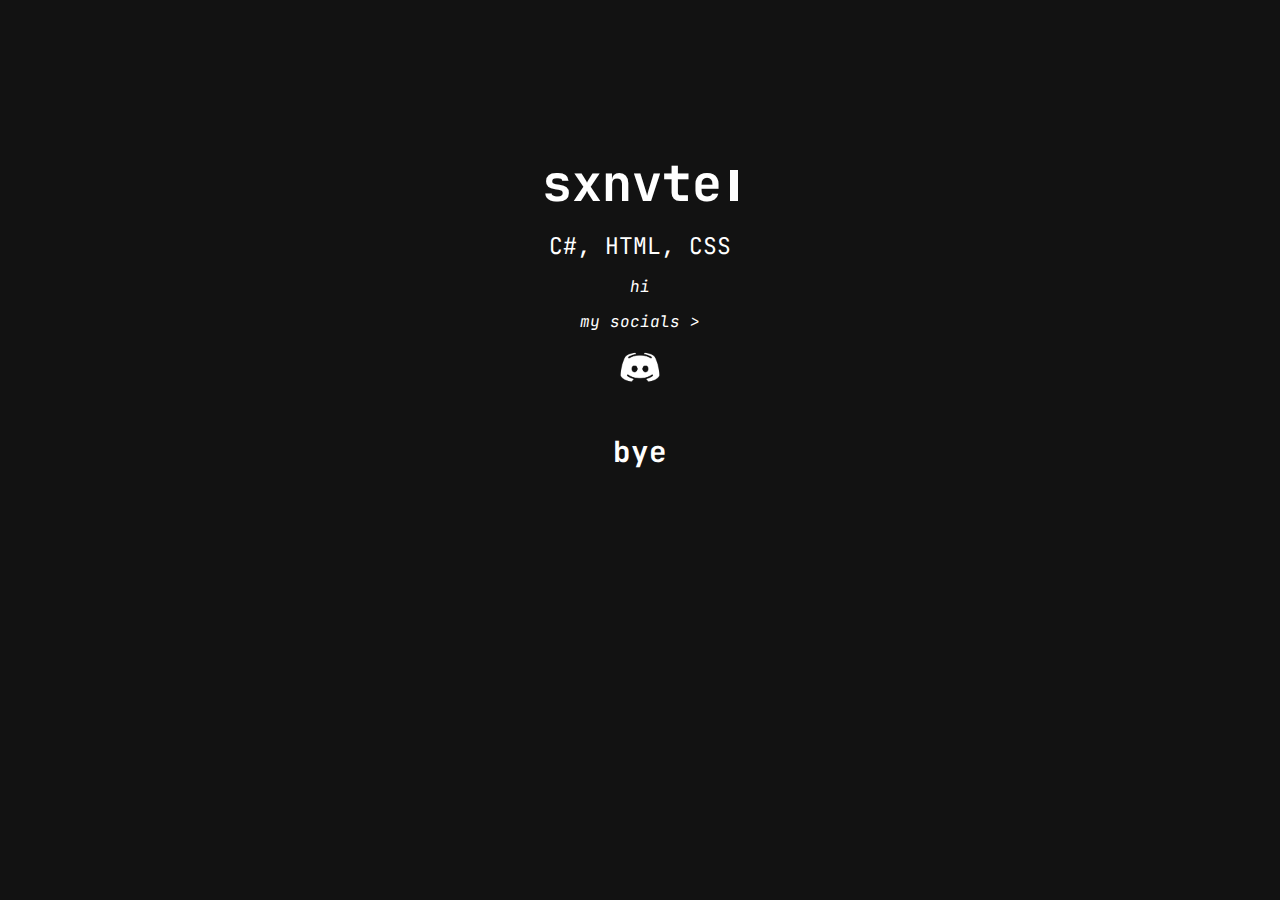
==== index.html @ 1ed94d21 "yalla" ====
<!DOCTYPE html>
<html lang="en">
<head>
    <meta charset="UTF-8">
    <meta http-equiv="X-UA-Compatible" content="IE=edge">
    <meta name="viewport" content="width=device-width, initial-scale=1.0">
    <title>rayydev</title>
    <link rel="stylesheet" href="index.css">
</head>
<body>
    <div class="aboutme">
        <h1>sxnvte</h1>
        <p style="font-size: 23px;">C#, HTML, CSS</p>
        <p style="font-size: 16px;margin-top: 15px;font-style:italic;">hi</p>
        <p style="font-size: 16px;margin-top: 14px;font-style:italic;">my socials > </p>
        <a href="javascript:alert('sxnvte#0277');"><img src="resources/dsc.png" alt="discord" style="padding-top:15px;width:42px;height:42px;"></a>
	<h3 style="margin-top: 35px;">bye</h3>
    </div>
</body>
</html>
---- index.css ----
@import url('https://fonts.googleapis.com/css2?family=JetBrains+Mono:ital@0;1&display=swap');

* {
    font-family: 'JetBrains Mono', monospace;
    background-color: #121212;
    margin: 0;
}

.aboutme {
    font-weight: 400;
    text-align: center;
    font-size: 25px;
    color: white;
    margin: auto;
    width: 50%;
    padding: 150px;
}

p {
    margin-top: 15px;
}

.aboutme h1::after {
  content: "";
  width: 8px;
  height: 31px;
  background: white;
  display: inline-block;
  margin-left: 8px;
}


@keyframes cursor-blink {
  0% {
    opacity: 0;
  }
}

.aboutme h1::after {
    
    animation: cursor-blink 1.5s steps(2) infinite;
}
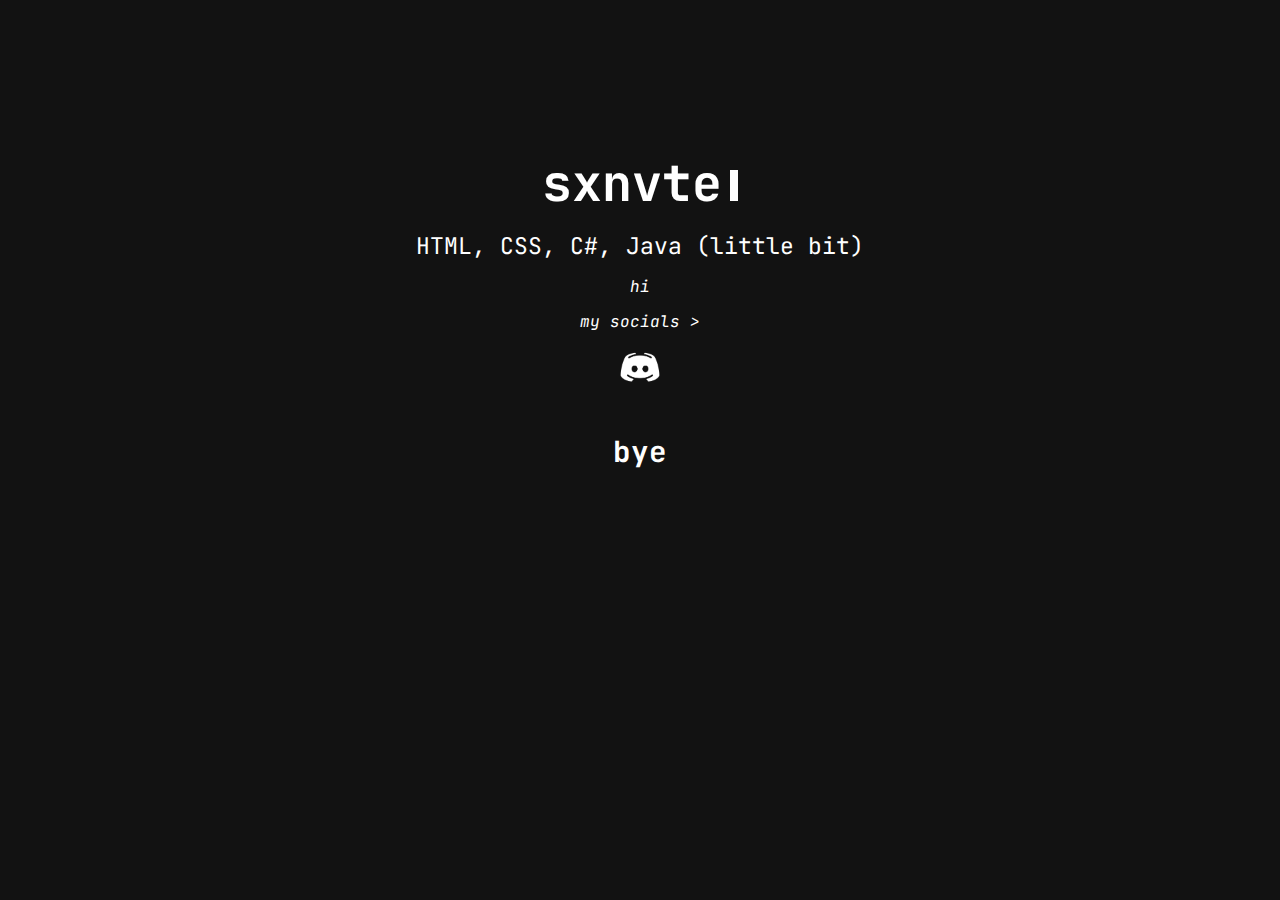
==== commit 5e3be448: "Update index.html" ====
--- a/index.html
+++ b/index.html
@@ -10,11 +10,12 @@
 <body>
     <div class="aboutme">
         <h1>sxnvte</h1>
-        <p style="font-size: 23px;">C#, HTML, CSS</p>
+        <p style="font-size: 23px;">HTML, CSS, C#, Java (little bit)</p>
         <p style="font-size: 16px;margin-top: 15px;font-style:italic;">hi</p>
         <p style="font-size: 16px;margin-top: 14px;font-style:italic;">my socials > </p>
         <a href="javascript:alert('sxnvte#0277');"><img src="resources/dsc.png" alt="discord" style="padding-top:15px;width:42px;height:42px;"></a>
 	<h3 style="margin-top: 35px;">bye</h3>
+    <!--yalla-->
     </div>
 </body>
 </html>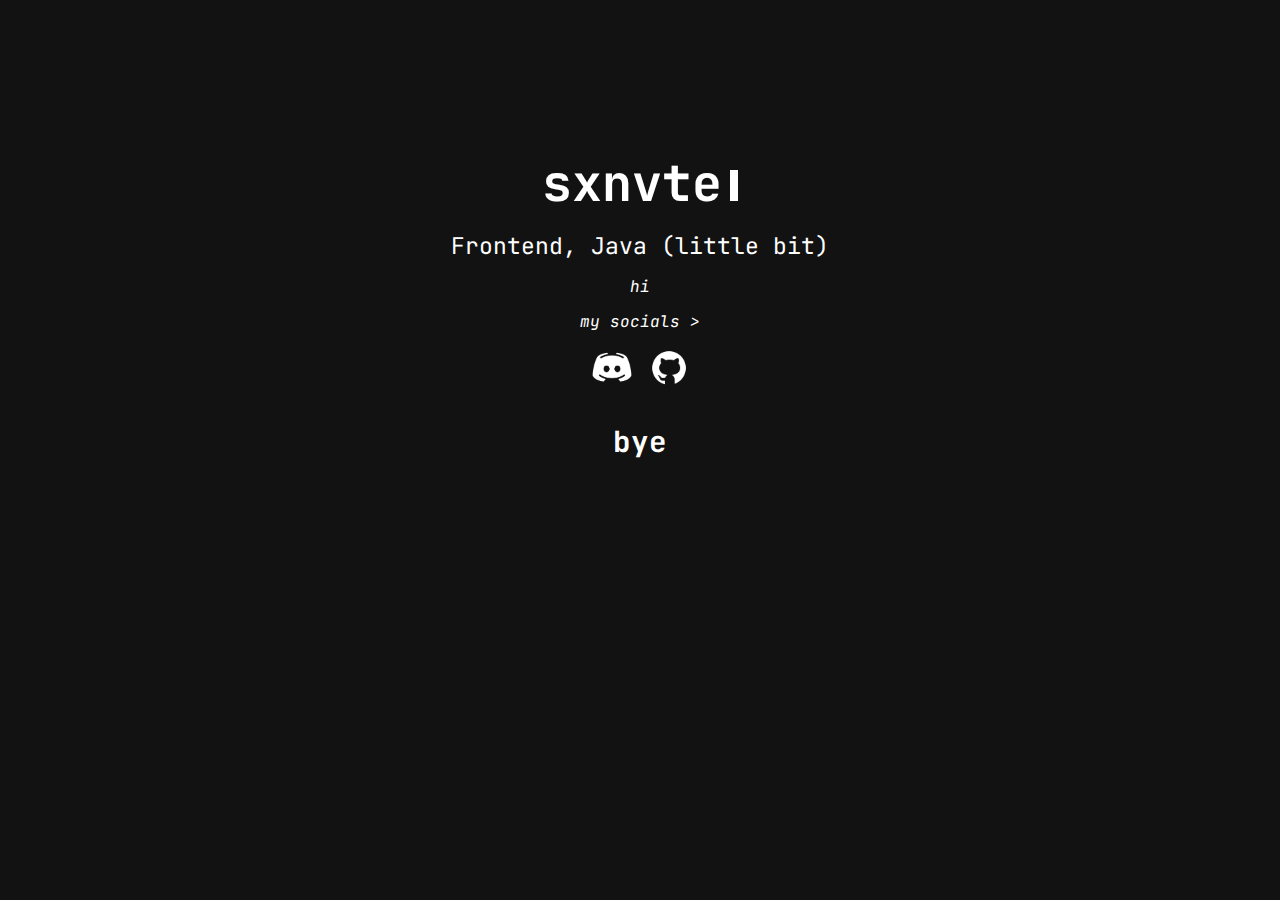
==== commit fc27f20b: "Update index.html" ====
--- a/index.html
+++ b/index.html
@@ -10,11 +10,12 @@
 <body>
     <div class="aboutme">
         <h1>sxnvte</h1>
-        <p style="font-size: 23px;">HTML, CSS, C#, Java (little bit)</p>
+        <p style="font-size: 23px;"> Frontend, Java (little bit)</p>
         <p style="font-size: 16px;margin-top: 15px;font-style:italic;">hi</p>
         <p style="font-size: 16px;margin-top: 14px;font-style:italic;">my socials > </p>
         <a href="javascript:alert('sxnvte#0277');"><img src="resources/dsc.png" alt="discord" style="padding-top:15px;width:42px;height:42px;"></a>
-	<h3 style="margin-top: 35px;">bye</h3>
+        <a href="https://github.com/sxnvte"><img src="resources/github.png" alt="github" style="padding-top:15px;width:42px;height:42px;"></a>
+	<h3 style="margin-top: 25px;">bye</h3>
     <!--yalla-->
     </div>
 </body>
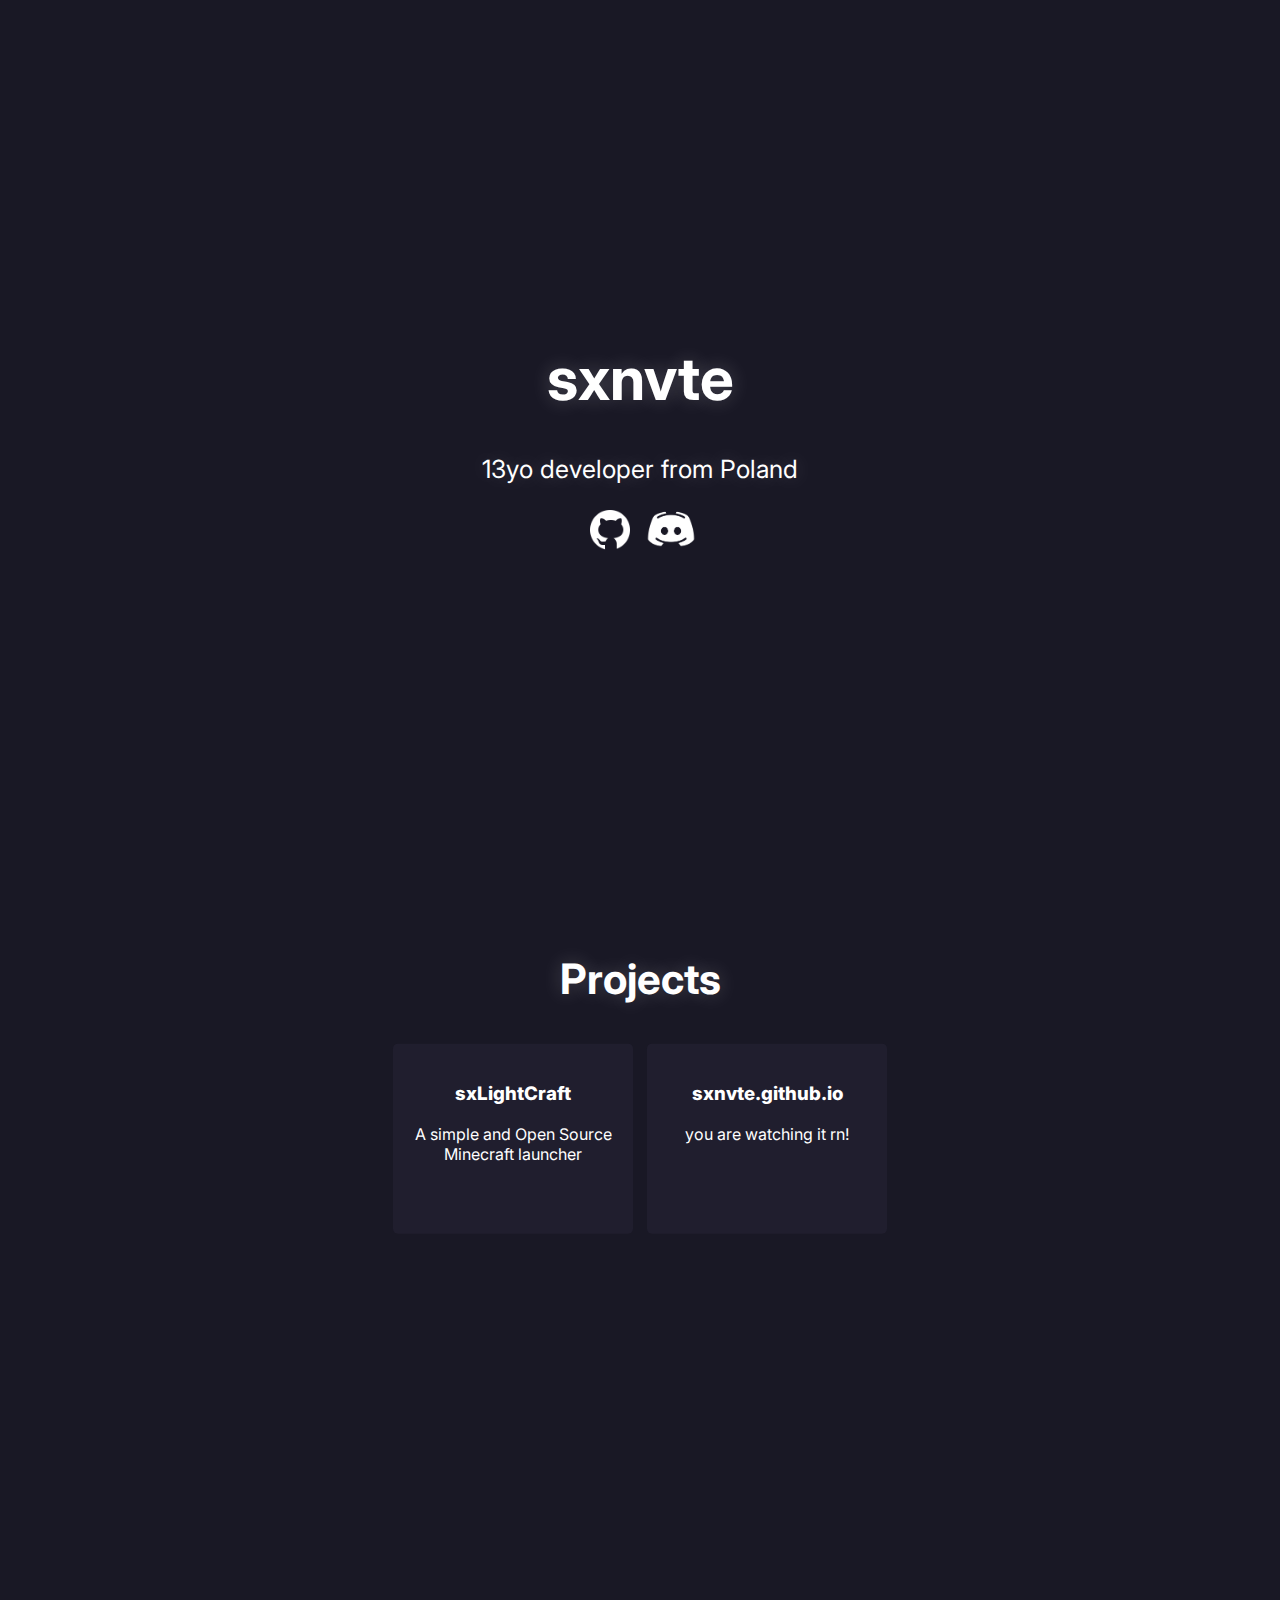
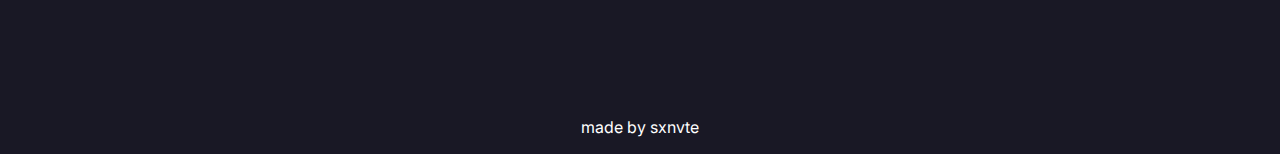
==== commit 9777054d: "update" ====
--- a/index.html
+++ b/index.html
@@ -4,19 +4,40 @@
     <meta charset="UTF-8">
     <meta http-equiv="X-UA-Compatible" content="IE=edge">
     <meta name="viewport" content="width=device-width, initial-scale=1.0">
-    <title>rayydev</title>
+    <title>sxnvte</title>
     <link rel="stylesheet" href="index.css">
+    <link rel="stylesheet" href="https://unpkg.com/aos@next/dist/aos.css" />
 </head>
 <body>
-    <div class="aboutme">
+    <div class="main">
         <h1>sxnvte</h1>
-        <p style="font-size: 23px;"> Frontend, Java (little bit)</p>
-        <p style="font-size: 16px;margin-top: 15px;font-style:italic;">hi</p>
-        <p style="font-size: 16px;margin-top: 14px;font-style:italic;">my socials > </p>
-        <a href="javascript:alert('sxnvte#0277');"><img src="resources/dsc.png" alt="discord" style="padding-top:15px;width:42px;height:42px;"></a>
-        <a href="https://github.com/sxnvte"><img src="resources/github.png" alt="github" style="padding-top:15px;width:42px;height:42px;"></a>
-	<h3 style="margin-top: 25px;">bye</h3>
-    <!--yalla-->
+        <h2 style="font-weight: 400; font-size: 25px;">13yo developer from Poland</h2>
+        <a href="https://github.com/sxnvte"><img src="resources/github.png" alt="Github" style="width:50px;height:50px; margin-right: 1.5px;"></a>
+        <a href="javascript:alert('sxnvte#0277')"><img src="resources/dsc.png" alt="Discord" style="width:50px;height:50px; margin-left: 1.5px;"></a>
     </div>
+    <div class="projects">
+        <h2 style="text-align: center"><a href=https://github.com/sxnvte?tab=repositories>Projects</a></h2>
+        <div class="proj">
+            <h3><a href="https://sxnvte.github.io/sxLightCraft-website/">sxLightCraft</a></h3>
+            <p>A simple and Open Source Minecraft launcher</p>
+        </div>
+        <div class="proj">
+            <h3>sxnvte.github.io</h3>
+            <p>you are watching it rn!</p>
+        </div>
+    </div>
+    <div class="blank"></div>
+    <footer>
+        <p>made by <a href="http://github.com/sxnvte">sxnvte</a></p>
+    </footer>
 </body>
+<script src="https://unpkg.com/aos@next/dist/aos.js"></script>
+<script>
+    AOS.init();
+</script>
+<script>
+    function goto(url) {
+        window.location.href = url;
+    }
+</script>
 </html>--- a/index.css
+++ b/index.css
@@ -1,43 +1,163 @@
-@import url('https://fonts.googleapis.com/css2?family=JetBrains+Mono:ital@0;1&display=swap');
+@import url('https://fonts.googleapis.com/css2?family=Inter:wght@300;400;700&display=swap');
 
-* {
-    font-family: 'JetBrains Mono', monospace;
-    background-color: #121212;
-    margin: 0;
+html {
+    scroll-behavior: smooth;
 }
 
-.aboutme {
-    font-weight: 400;
-    text-align: center;
-    font-size: 25px;
-    color: white;
-    margin: auto;
-    width: 50%;
-    padding: 150px;
+a {
+    color: #FFFFFF;
+    text-decoration: none;
 }
 
-p {
-    margin-top: 15px;
+body {
+    margin: 0;
+    background: #191825;
+    font-family: 'Inter', sans-serif;
+    color: #FFFFFF;
+    animation: fadeInAnimation ease 3s;
+    animation-iteration-count: 1;
+    animation-fill-mode: forwards;
 }
 
-.aboutme h1::after {
-  content: "";
-  width: 8px;
-  height: 31px;
-  background: white;
-  display: inline-block;
-  margin-left: 8px;
+@keyframes fadeInAnimation {
+    0% {
+        opacity: 0;
+    }
+    100% {
+        opacity: 1;
+    }
 }
 
-
-@keyframes cursor-blink {
-  0% {
-    opacity: 0;
-  }
+.main {
+    text-align: center;
+    position: absolute;
+    top: 48%;
+    left: 50%;
+    transform: translate(-50%, -50%);
+    font-size: 30px;
 }
 
-.aboutme h1::after {
-    
-    animation: cursor-blink 1.5s steps(2) infinite;
+.main h1:not(:hover),
+.main h1 {
+    transition: 1.0s;
+    color: #FFFFFF;
+    text-shadow: rgba(255, 255, 255, 0.212) 0px 0px 20px;
 }
 
+.main h1:hover {
+    color: #E384FF;
+    text-shadow: rgba(227, 132, 255, 0.212) 0px 0px 20px;
+    transform: scale(1.05);
+}
+
+.main h2:not(:hover),
+.main h2 {
+    transition: 1.0s;
+    color: #FFFFFF;
+    text-shadow: rgba(255, 255, 255, 0.212) 0px 0px 20px;
+}
+
+.main h2:hover {
+    transform: scale(1.05);
+}
+
+.main img:not(:hover),
+.main img {
+    transition: 1.0s;
+}
+
+.main img:hover {
+    transform: scale(1.07);
+    box-shadow: rgba(255, 255, 255, 0.02) 0px 0px 20px;
+    border-radius: 500px;
+    width: 50px;
+    height: 50px;
+}
+
+.projects {
+    position: absolute;
+    top: 120%;
+    left: 50%;
+    transform: translate(-50%, -50%);
+
+}
+
+.projects h2:not(:hover),
+.projects h2 {
+    transition: 1.0s;
+    color: #FFFFFF;
+    text-shadow: rgba(255, 255, 255, 0.212) 0px 0px 20px;
+    font-size: 42px;
+
+}
+
+.projects h2:hover {
+    transform: scale(1.05);
+}
+
+.proj:not(:hover),
+.proj {
+    padding: 20px;
+    border-radius: 10px;
+    background: #201e2e;
+    width: 200px;
+    transition: all 0.3s;
+    border-radius: 5px;
+    display: flex;
+    flex-direction: column;
+    justify-content: center;
+    align-items: center;
+    text-align: center;
+    display: inline-block;
+    margin: 5px;
+    max-height: 200px;
+    overflow-y: auto;
+    height: 150px;
+}
+
+.proj:hover {
+    transform: scale(1.05);
+    box-shadow: rgba(227, 132, 255, 0.02) 0px 0px 60px;
+}
+
+.proj h3 {
+    text-align: center;
+    font-weight: 800;
+}
+
+.proj p {
+    text-align: center;
+}
+
+::-webkit-scrollbar {
+    width: 20px;
+}
+
+::-webkit-scrollbar-track {
+    background-color: #191825;
+}
+
+::-webkit-scrollbar-thumb {
+    background-color: #865DFF;
+    border-radius: 15px;
+}
+
+.blank {
+    height: 1700px;
+}
+
+footer a:not(:hover),
+footer {
+    transition: 0.2s;
+    color: white;
+    width: 100%;
+    text-align: center;
+    padding: 1px 0;
+    color: white;
+}
+
+footer a:hover {
+    transition: 0.7s;
+    color: #E384FF;
+    text-shadow: rgba(234, 40, 255, 0.44) 0px 0px 20px;
+}
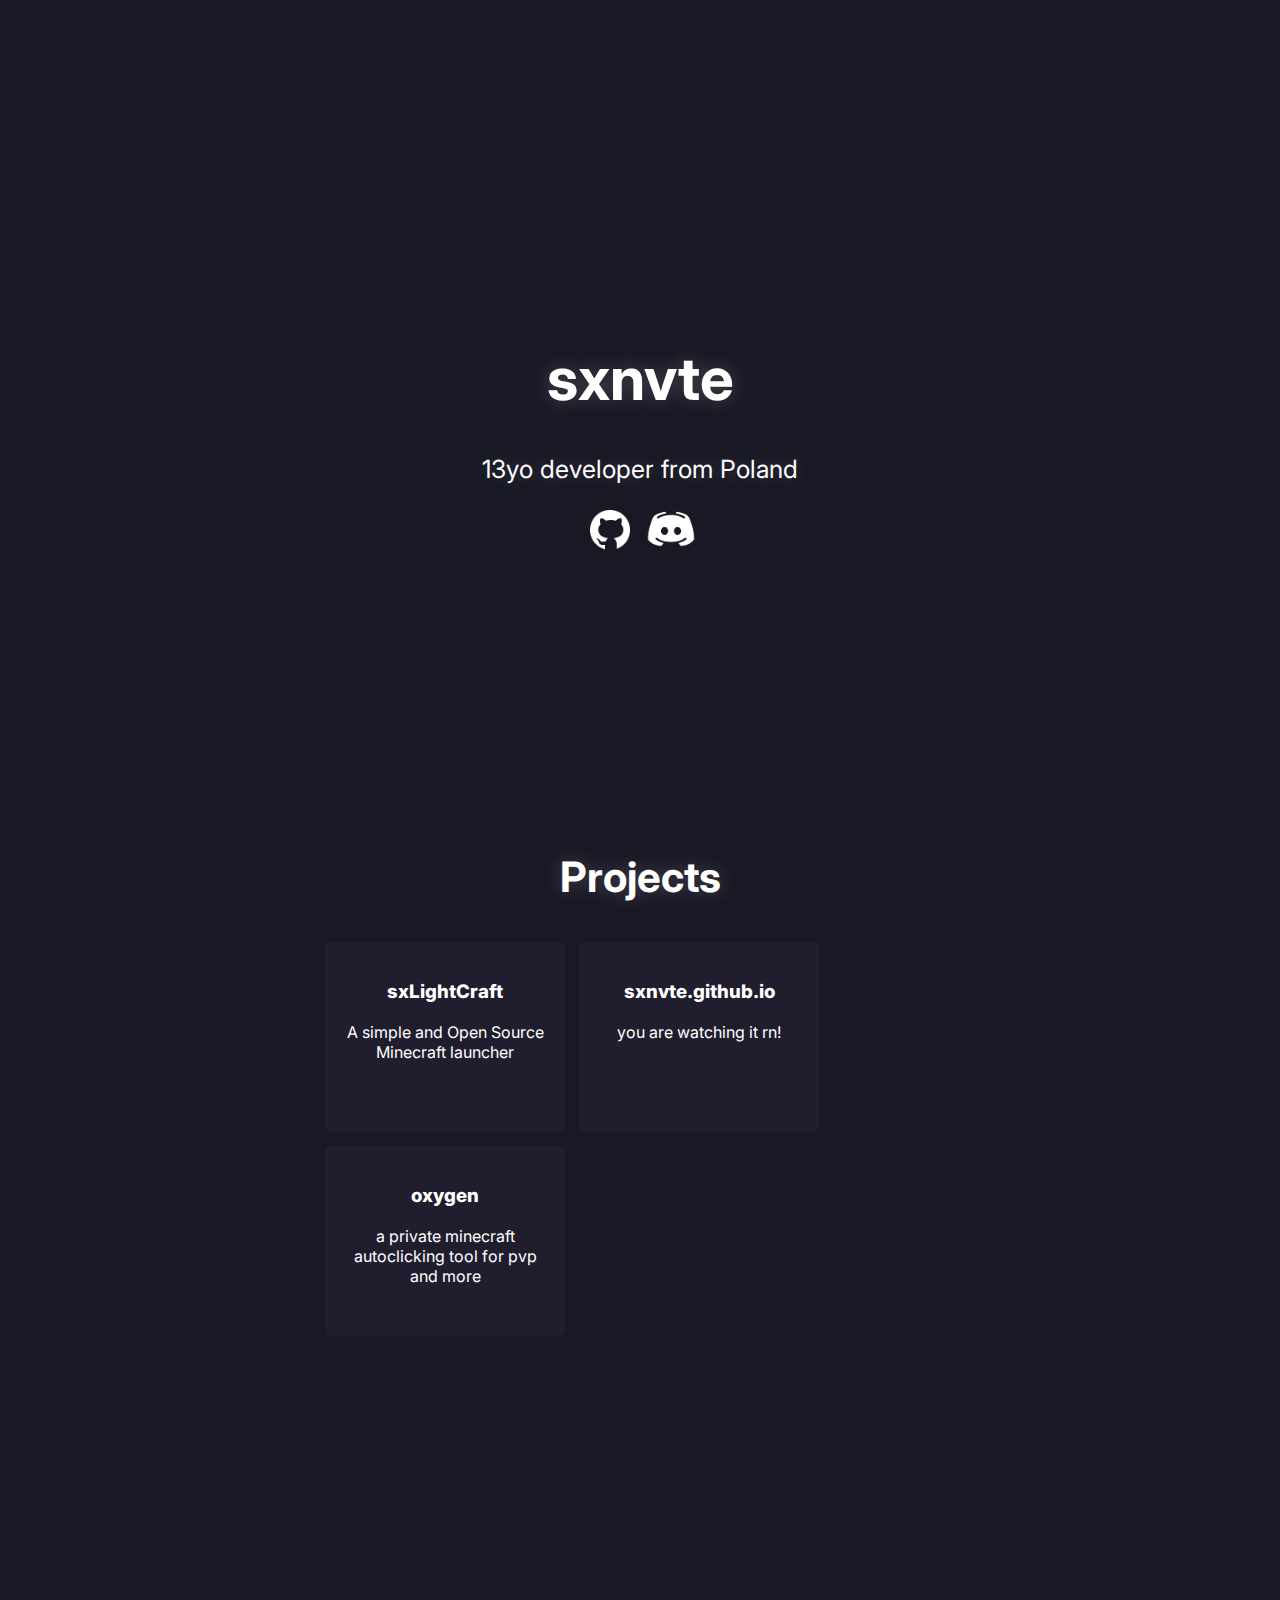
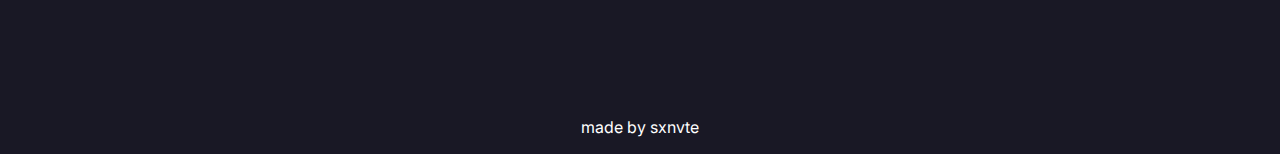
==== commit 7ad7b93c: "updated" ====
--- a/index.html
+++ b/index.html
@@ -25,6 +25,10 @@
             <h3>sxnvte.github.io</h3>
             <p>you are watching it rn!</p>
         </div>
+        <div class="proj">
+            <h3><a href="https://sxnvte.github.io/oxygen/">oxygen</a></h3>
+            <p>a private minecraft autoclicking tool for pvp and more</p>
+        </div>
     </div>
     <div class="blank"></div>
     <footer>
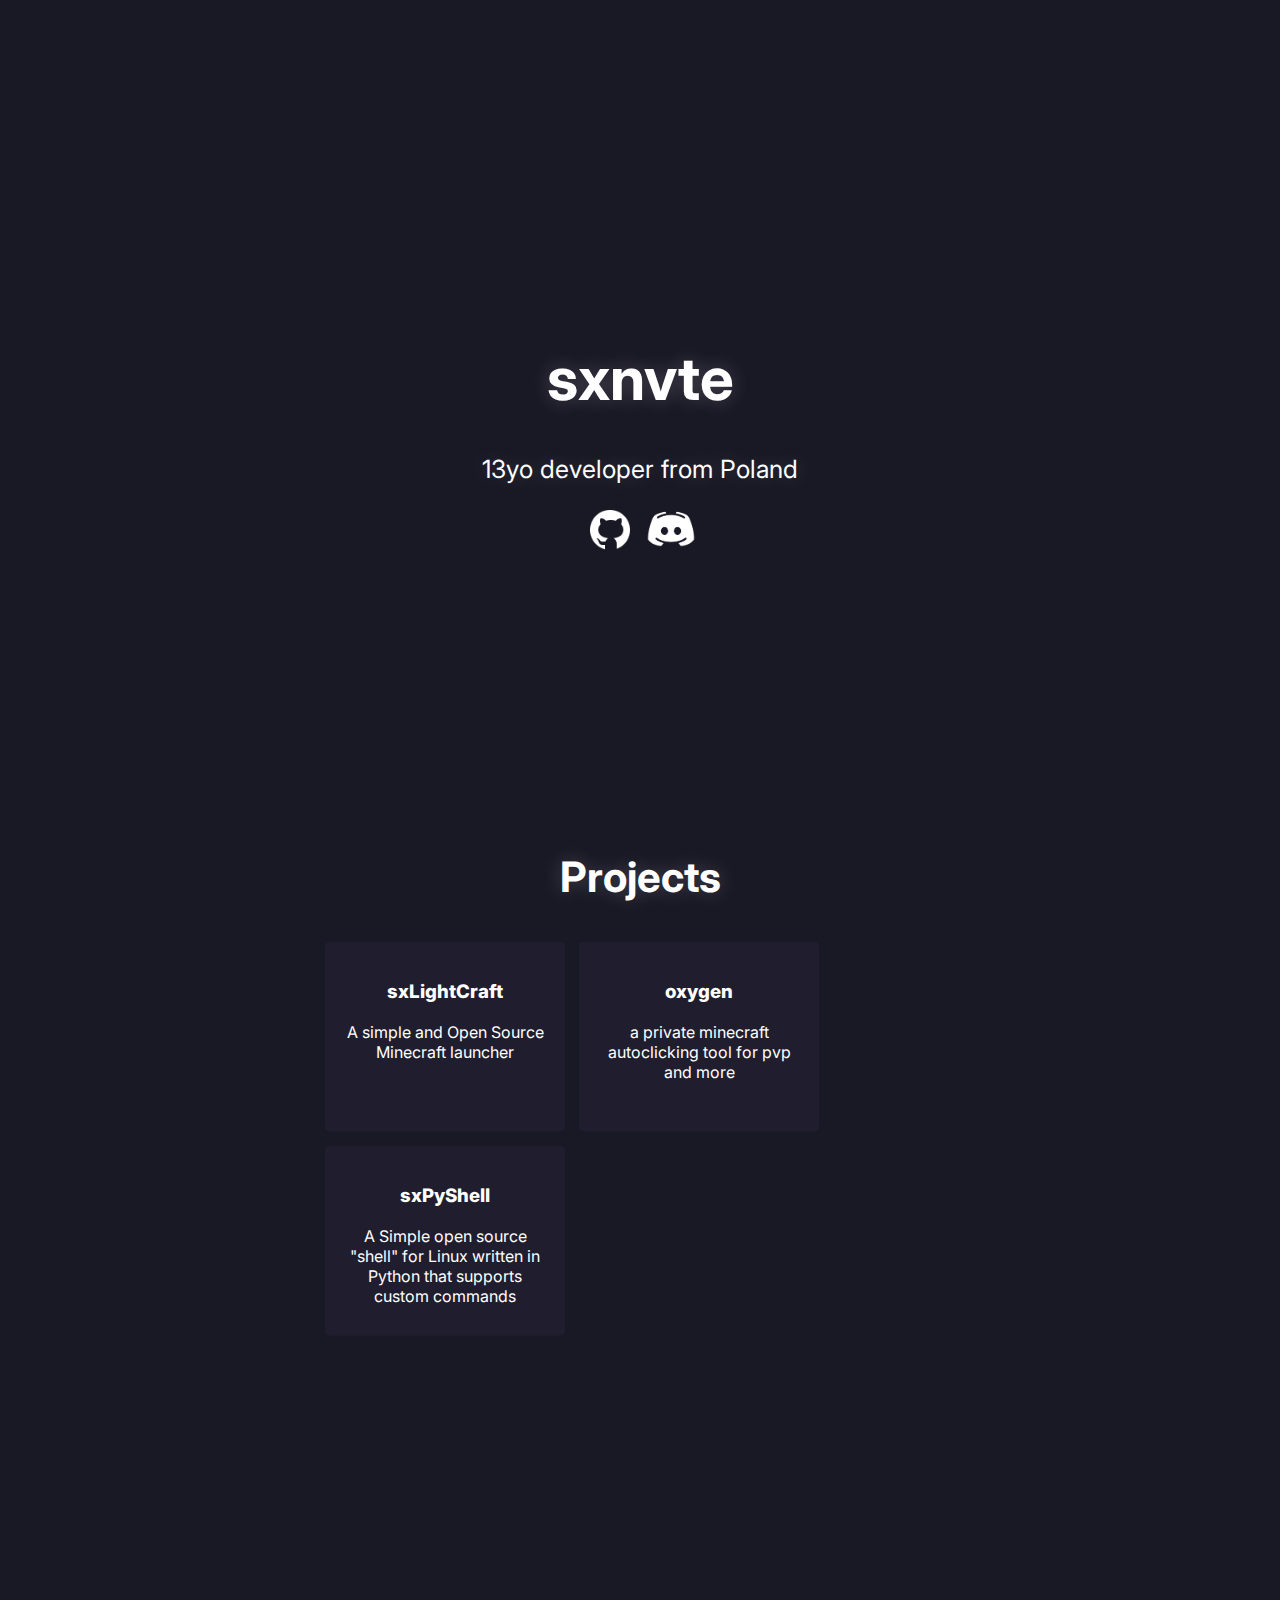
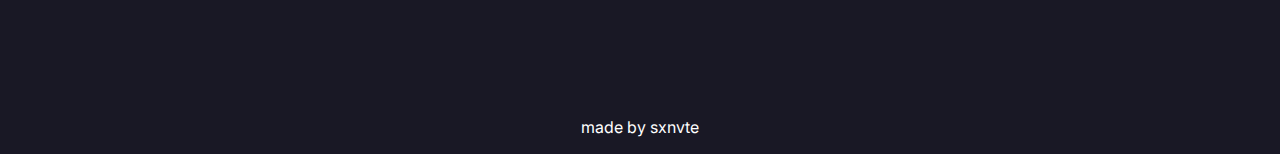
==== commit 2c47bf65: "Update index.html" ====
--- a/index.html
+++ b/index.html
@@ -22,12 +22,12 @@
             <p>A simple and Open Source Minecraft launcher</p>
         </div>
         <div class="proj">
-            <h3>sxnvte.github.io</h3>
-            <p>you are watching it rn!</p>
+            <h3><a href="https://sxnvte.github.io/oxygen/">oxygen</a></h3>
+            <p>a private minecraft autoclicking tool for pvp and more</p>
         </div>
         <div class="proj">
-            <h3><a href="https://sxnvte.github.io/oxygen/">oxygen</a></h3>
-            <p>a private minecraft autoclicking tool for pvp and more</p>
+            <h3><a href="https://github.com/sxnvte/sxPyShell">sxPyShell</a></h3>
+            <p>A Simple open source "shell" for Linux written in Python that supports custom commands</p>
         </div>
     </div>
     <div class="blank"></div>
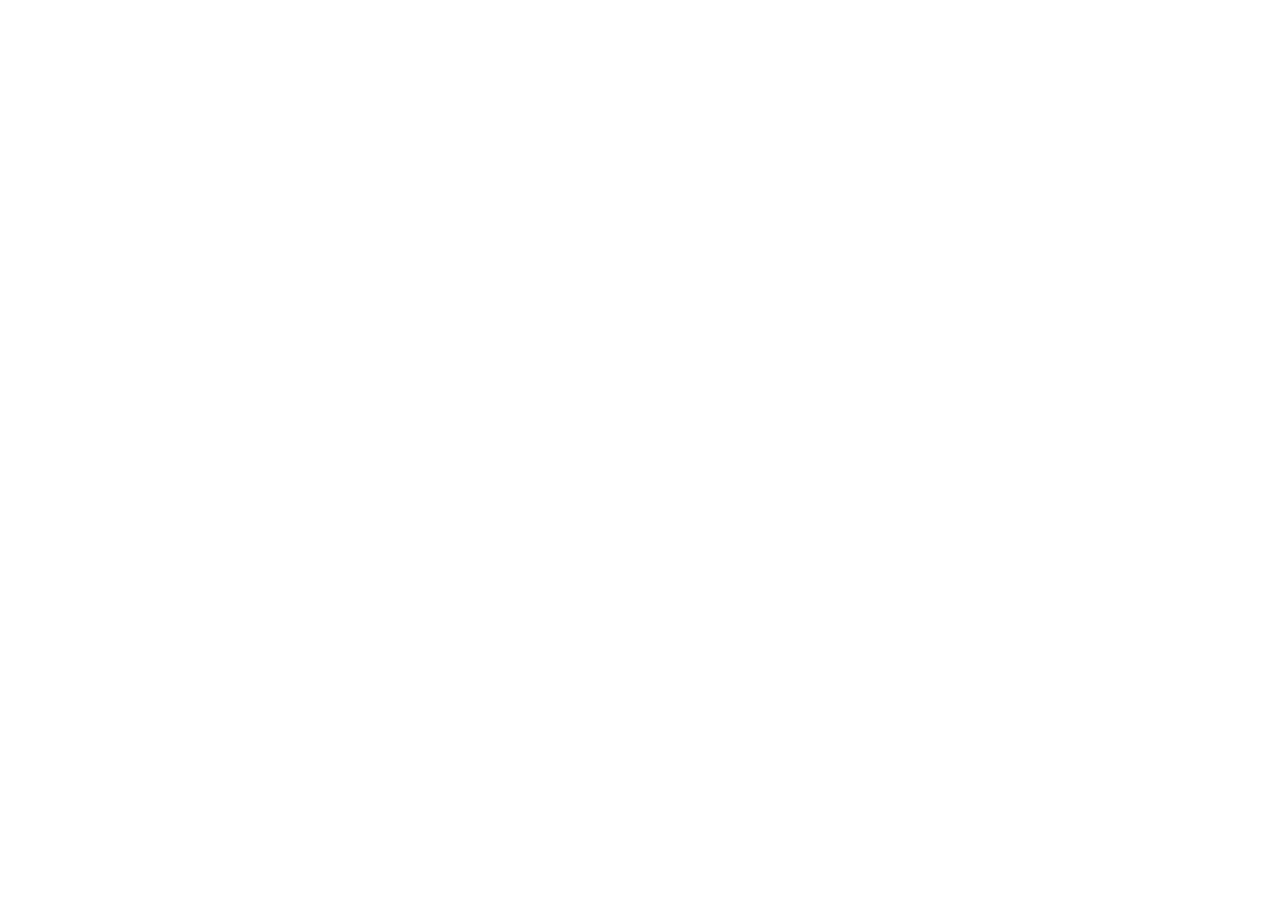
==== commit e9b26b5d: "deleted old files" ====
--- a/index.html
+++ b/index.html
@@ -4,44 +4,9 @@
     <meta charset="UTF-8">
     <meta http-equiv="X-UA-Compatible" content="IE=edge">
     <meta name="viewport" content="width=device-width, initial-scale=1.0">
-    <title>sxnvte</title>
-    <link rel="stylesheet" href="index.css">
-    <link rel="stylesheet" href="https://unpkg.com/aos@next/dist/aos.css" />
+    <title>Document</title>
 </head>
 <body>
-    <div class="main">
-        <h1>sxnvte</h1>
-        <h2 style="font-weight: 400; font-size: 25px;">13yo developer from Poland</h2>
-        <a href="https://github.com/sxnvte"><img src="resources/github.png" alt="Github" style="width:50px;height:50px; margin-right: 1.5px;"></a>
-        <a href="javascript:alert('sxnvte#0277')"><img src="resources/dsc.png" alt="Discord" style="width:50px;height:50px; margin-left: 1.5px;"></a>
-    </div>
-    <div class="projects">
-        <h2 style="text-align: center"><a href=https://github.com/sxnvte?tab=repositories>Projects</a></h2>
-        <div class="proj">
-            <h3><a href="https://sxnvte.github.io/sxLightCraft-website/">sxLightCraft</a></h3>
-            <p>A simple and Open Source Minecraft launcher</p>
-        </div>
-        <div class="proj">
-            <h3><a href="https://sxnvte.github.io/oxygen/">oxygen</a></h3>
-            <p>a private minecraft autoclicking tool for pvp and more</p>
-        </div>
-        <div class="proj">
-            <h3><a href="https://github.com/sxnvte/sxPyShell">sxPyShell</a></h3>
-            <p>A Simple open source "shell" for Linux written in Python that supports custom commands</p>
-        </div>
-    </div>
-    <div class="blank"></div>
-    <footer>
-        <p>made by <a href="http://github.com/sxnvte">sxnvte</a></p>
-    </footer>
+    
 </body>
-<script src="https://unpkg.com/aos@next/dist/aos.js"></script>
-<script>
-    AOS.init();
-</script>
-<script>
-    function goto(url) {
-        window.location.href = url;
-    }
-</script>
 </html>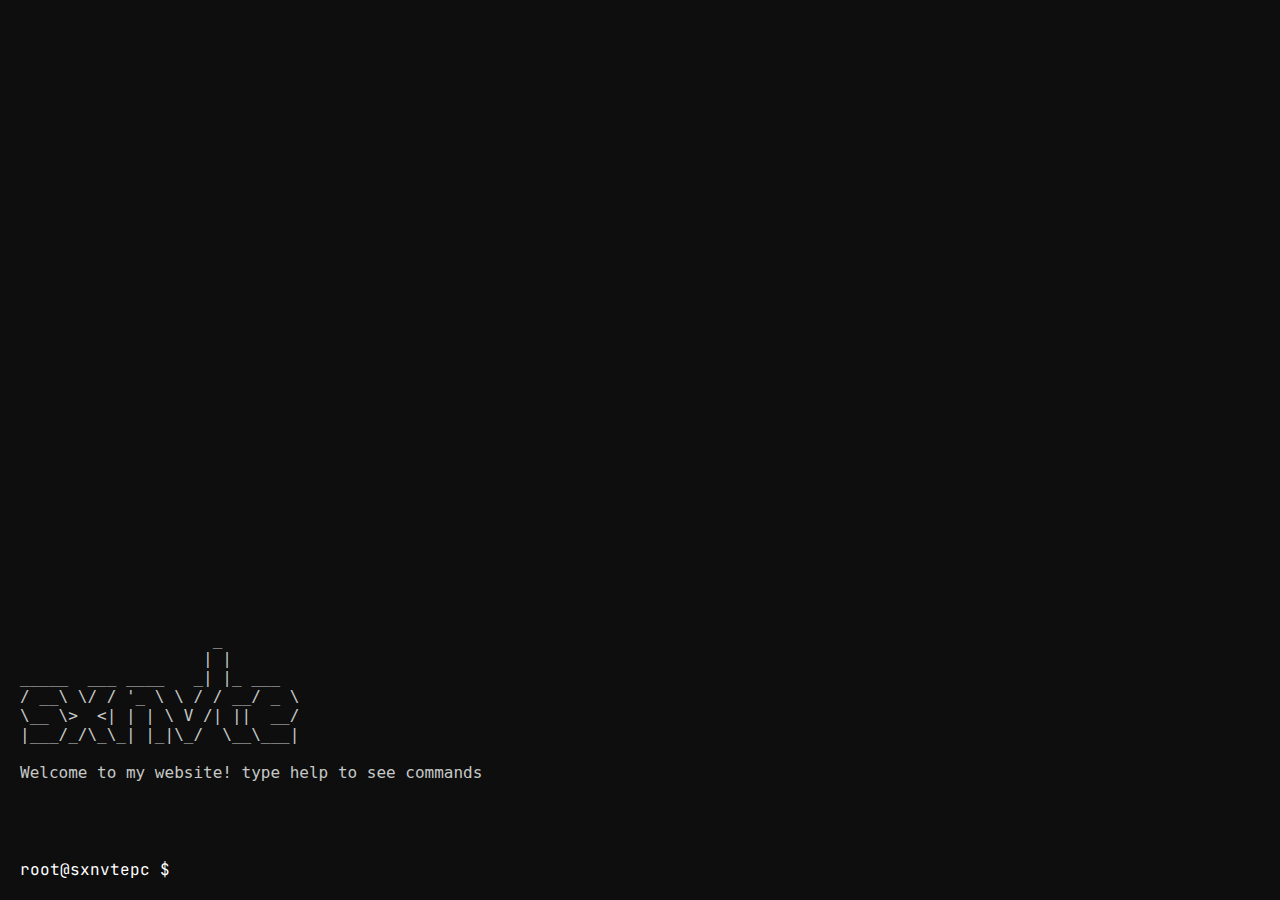
==== commit dff69b7e: "Updated site" ====
--- a/index.html
+++ b/index.html
@@ -4,9 +4,28 @@
     <meta charset="UTF-8">
     <meta http-equiv="X-UA-Compatible" content="IE=edge">
     <meta name="viewport" content="width=device-width, initial-scale=1.0">
-    <title>Document</title>
+    <title>sxnvte</title>
+    <link rel="stylesheet" href="index.css">
 </head>
 <body>
-    
+    <div class="terminal">
+        <div class="output">
+            <pre>
+                    _       
+                   | |      
+_____  ___ ____   _| |_ ___ 
+/ __\ \/ / '_ \ \ / / __/ _ \
+\__ \>  <| | | \ V /| ||  __/
+|___/_/\_\_| |_|\_/  \__\___|
+       
+Welcome to my website! type help to see commands
+            </pre>
+        </div>
+        <div class="input-line">
+            <span class="prompt">root@sxnvtepc $&nbsp;</span><input type="text" id="command-line" autofocus>
+        </div>
+    </div>
+
+    <script type="text/javascript" src="index.js"></script>
 </body>
 </html>--- a/index.css
+++ b/index.css
@@ -0,0 +1,44 @@
+@import url('https://fonts.googleapis.com/css2?family=JetBrains+Mono&display=swap');
+
+* {
+    box-sizing: border-box;
+}
+
+body {
+    background-color: #0e0e0e;
+    color: #c5c8c6;
+    font-family: 'JetBrains Mono', monospace;
+    font-size: 16px;
+    margin: 0;
+}
+
+.terminal {
+    height: 100vh;
+    display: flex;
+    flex-direction: column;
+    justify-content: flex-end;
+    padding: 20px;
+}
+
+.prompt {
+    color: #ffffff;
+}
+
+.input-line {
+    display: flex;
+}
+
+.input-line input[type=text] {
+    background-color: transparent;
+    border: none;
+    color: #c5c8c6;
+    flex-grow: 1;
+    font-family: monospace;
+    font-size: 16px;
+    outline: none;
+    padding: 0;
+}
+
+.output {
+    white-space: pre-wrap;
+}
